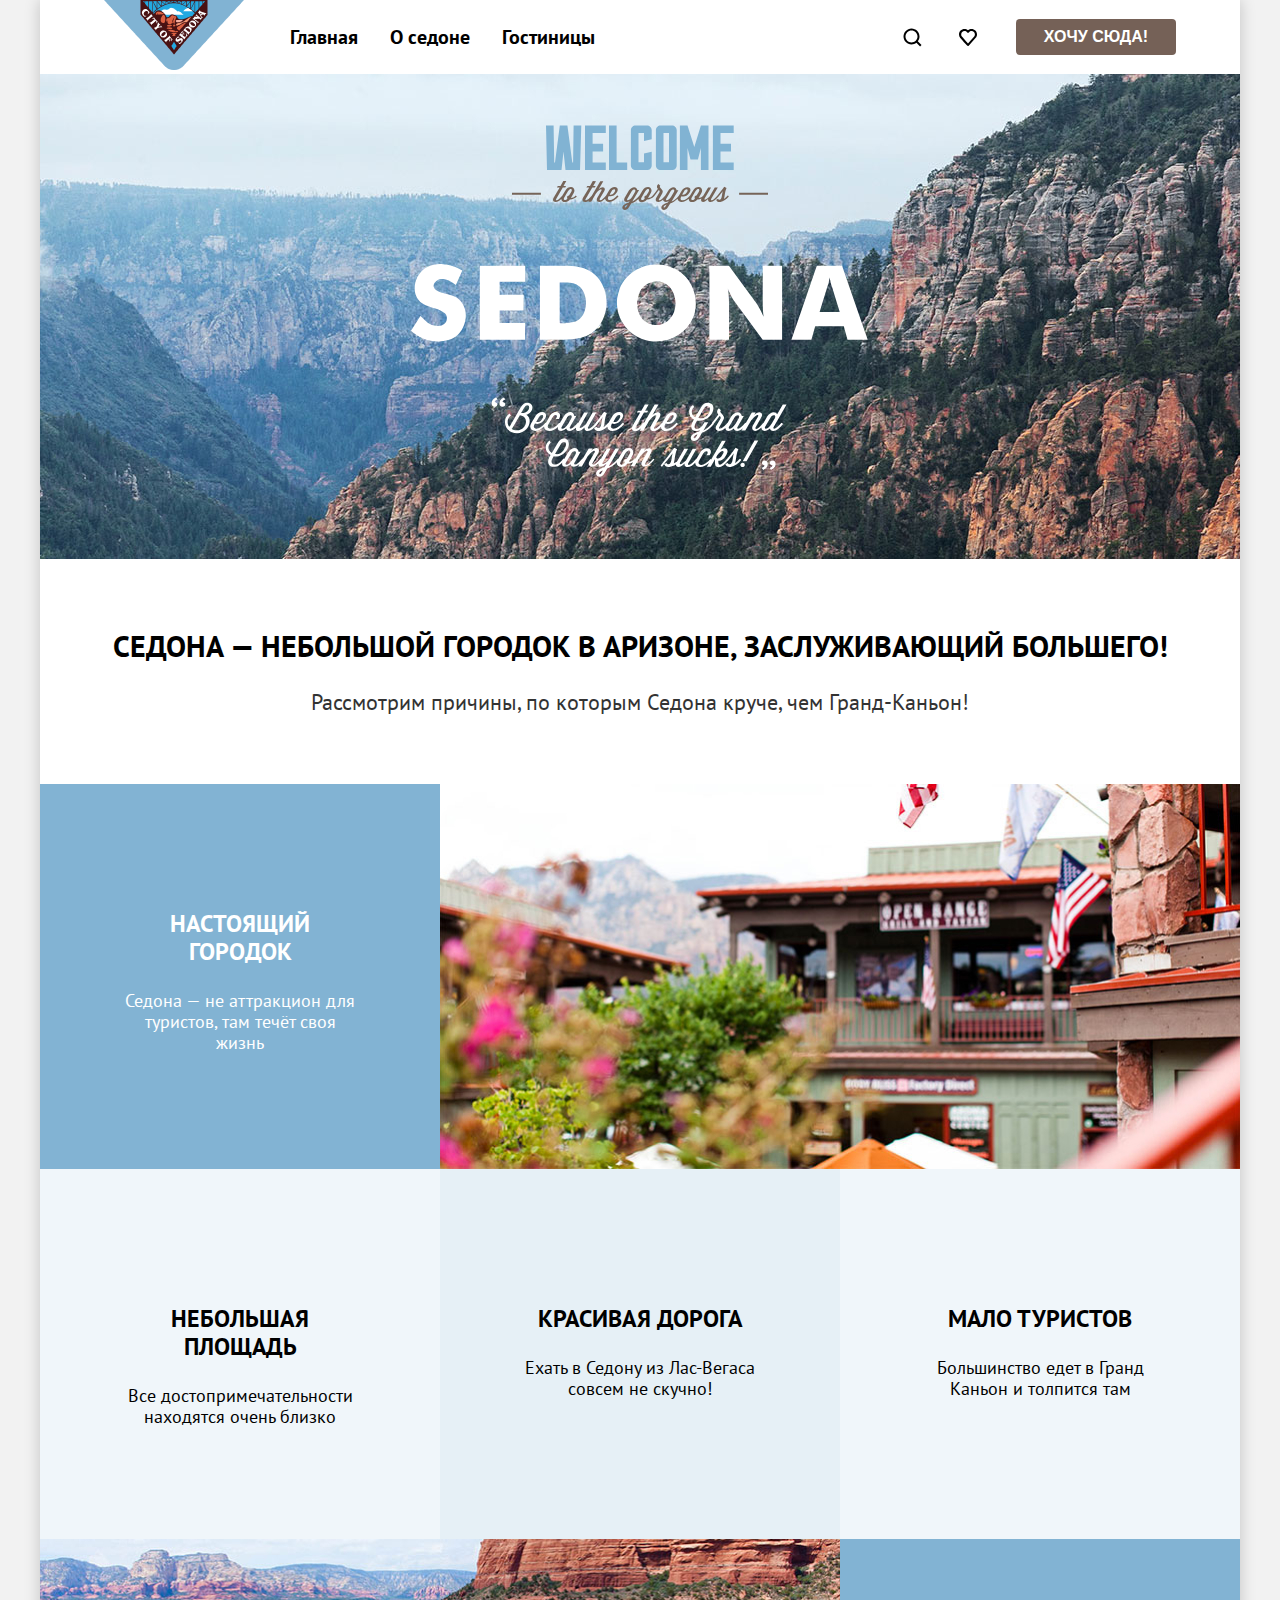
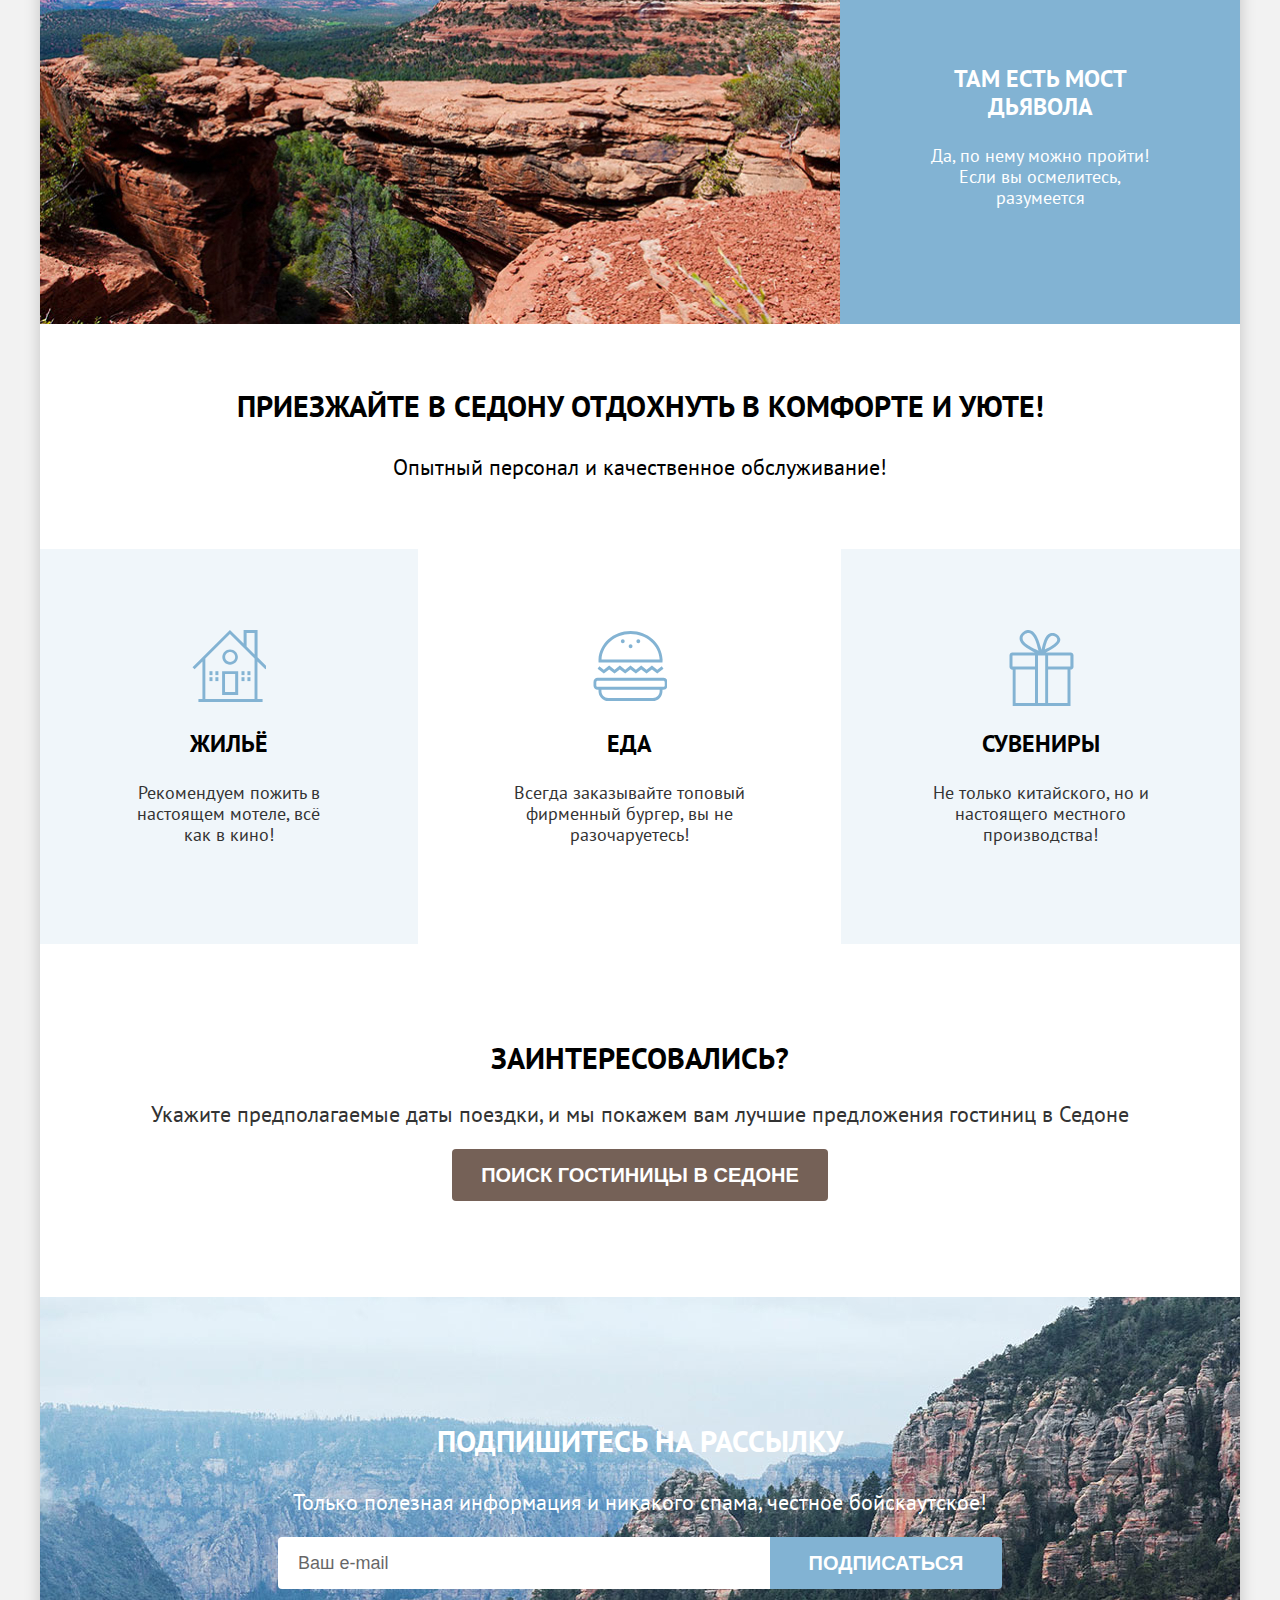
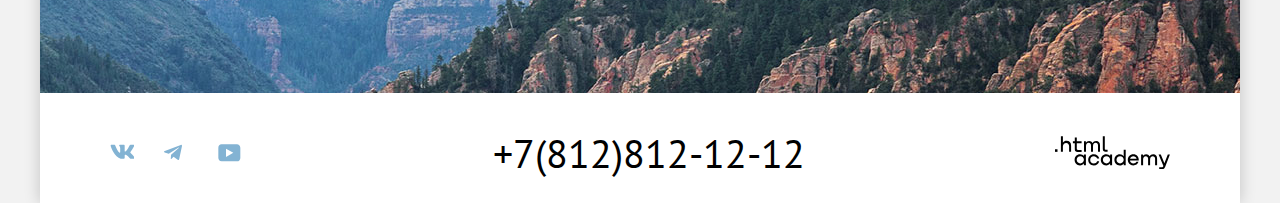
==== 2/index.html @ ceb83f18 ":heavy_check_mark: Сборка #2" ====
<!DOCTYPE html>
<html lang="ru">

  <head>
    <meta charset="utf-8">
    <title>HTML Academy: Седона</title>
    <link href="styles/style.css" rel="stylesheet">
    <base href="https://htmlacademy-htmlcss.github.io/2371119-sedona-1/2/">
</head>

  <body>
    <div class="container">
      <header class="page-header">
        <nav class="navbar">
          <a class="logo-link">
            <img class="logo" src="images/logo.png" alt="" width="140" height="70">
          </a>
          <ul class="navigation-menu clear-list">
            <li class="navigation-item">
              <a class="navigation-link navigation-link-active">Главная</a>
            </li>
            <li class="navigation-item">
              <a class="navigation-link" href="#">О седоне</a>
            </li>
            <li class="navigation-item">
              <a class="navigation-link" href="catalog.html">Гостиницы</a>
            </li>
          </ul>
          <div class="navigation-menu-buttons">
            <button class="loupe-button" type="button">
              <span class="visually-hidden loupe-icon navigation-icon">Поиск</span>
            </button>
            <button class="heart-button" type="button">
              <span class="visually-hidden heart-icon navigation-icon">Избранное</span>
            </button>
            <button class="popup-button button" type="button">Хочу сюда!</button>
          </div>
        </nav>
      </header>
      <main class="page-main">
        <section class="hero">
          <div class="hero-background-image">
            <img class="welcome-image" src="images/welcome.svg" alt="Welcome" width="458" height="352">
          </div>
          <h1 class="hero-title">Седона — небольшой городок в Аризоне, заслуживающий большего!</h1>
          <p class="hero-text">Рассмотрим причины, по которым Седона круче, чем Гранд-Каньон!</p>
        </section>
        <section class="about">
          <ul class="about-list clear-list">
            <li class="about-item">
              <div class="about-text about-text-blue">
                <h3 class="about-title">Настоящий городок</h3>
                <p class="about-description">Седона — не аттракцион для туристов, там течёт своя жизнь</p>
              </div>
              <img src="images/About-Cafe-Photo.jpg" alt="Open Sange" width="800" height="385">
            </li>
            <li class="about-item">
              <div class="about-text">
                <h3 class="about-title">Небольшая площадь</h3>
                <p class="about-description">Все достопримечательности находятся очень близко</p>
              </div>
            </li>
            <li class="about-item">
              <div class="about-text about-text-middle">
                <h3 class="about-title">Красивая дорога</h3>
                <p class="about-description">Ехать в Седону из Лас-Вегаса совсем не скучно!</p>
              </div>
            </li>
            <li class="about-item">
              <div class="about-text">
                <h3 class="about-title">Мало туристов</h3>
                <p class="about-description">Большинство едет в Гранд Каньон и толпится там</p>
              </div>
            </li>
            <li class="about-item">
              <div class="about-text about-text-blue">
                <h3 class="about-title">Там есть мост дьявола</h3>
                <p class="about-description">Да, по нему можно пройти! Если вы осмелитесь, разумеется</p>
              </div>
              <img src="images/devils-bridge.jpg" alt="Мост дъявола" width="800" height="385">
            </li>
          </ul>
        </section>
        <section class="features">
          <h2 class="features-title">Приезжайте в Седону отдохнуть в комфорте и уюте!</h2>
          <p class="feature-text">Опытный персонал и качественное обслуживание!</p>
          <ul class="features-list clear-list">
            <li class="feature-item">
              <span class="house-icon feature-icon"></span>
              <h3 class="feature-name">Жильё</h3>
              <p class="feature-description">Рекомендуем пожить в настоящем мотеле,
                всё как в кино!</p>
            </li>
            <li class="feature-item feature-item-middle">
              <span class="burger-icon feature-icon"></span>
              <h3 class="feature-name">Еда</h3>
              <p class="feature-description">Всегда заказывайте
                топовый фирменный бургер, вы не разочаруетесь!</p>
            </li>
            <li class="feature-item">
              <span class="gift-icon feature-icon"></span>
              <h3 class="feature-name">Сувениры</h3>
              <p class="feature-description">Не только китайского,
                но и настоящего местного производства!</p>
            </li>
          </ul>
        </section>
        <section class="search">
          <h2 class="search-title">Заинтересовались?</h2>
          <p class="search-text">Укажите предполагаемые даты поездки, и мы покажем вам лучшие предложения гостиниц в
            Седоне</p>
          <button type="button" class="search-button button button-big">Поиск гостиницы в Седоне</button>
        </section>
        <section class="subscribe">
          <h3 class="subscribe-title">Подпишитесь на рассылку</h3>
          <p class="subscribe-text">Только полезная информация и никакого спама, честное бойскаутское!</p>
          <form class="subscribe-form" action="https://echo.htmlacademy.ru/">
            <input class="subscribe-email-input" type="email" name="subscribe-bar" id="subscribe-bar"
              placeholder="Ваш e-mail" required>
            <button class="subscribe-button button button-big button-blue" type="submit">Подписаться</button>
          </form>
        </section>
      </main>
      <footer class="page-footer">
        <div class="footer-wrapper">
          <ul class="social clear-list">
            <li class="social-item">
              <a class="social-link" href="#">
                <span class="visually-hidden social-icon vk-icon">ВКонтакте</span>
              </a>
            </li>
            <li class="social-item">
              <a class="social-link" href="#">
                <span class="visually-hidden social-icon tg-icon">Telegram</span>
              </a>
            </li>
            <li class="social-item">
              <a class="social-link" href="#">
                <span class="visually-hidden social-icon youtube-icon">Youtube</span>
              </a>
            </li>
          </ul>
          <a class="footer-phone" href="tel:+78128121212">+7(812)812-12-12</a>
          <a class="social-link" href="https://htmlacademy.ru/">
            <span class="visually-hidden htmlacademy-icon">htmlacademy</span>
          </a>
        </div>
      </footer>
    </div>
  </body>

</html>
---- 2/styles/style.css ----
@font-face {
    font-family: 'PT Sans';
    src: url('../fonts/ptsans-400.woff2');
    font-weight: 400;
    font-style: normal;
    font-display: swap;
}

@font-face {
    font-family: 'PT Sans';
    src: url('../fonts/ptsans-700.woff2');
    font-weight: 700;
    font-style: normal;
    font-display: swap;
}

html,
body {
    height: 100%;
}

.visually-hidden {
    color: transparent;
}

.clear-list {
    margin: 0;
    padding: 0;
    list-style-type: none;
}

.button {
    font-size: 16px;
    line-height: 20px;
    font-weight: 700;
    text-transform: uppercase;
    color: #fff;
    width: 140px;
    padding: 8px 0 8px 0;
    background-color: #756157;
    border: none;
    border-radius: 4px;
    text-decoration: none;
    display: block;
    text-align: center;
}

.button-big {
    font-size: 20px;
    line-height: 36px;
}

.button-blue {
    background-color: #82B3D3;
}


body {
    font-family: 'PT Sans', 'Arial', sans-serif;
    margin: 0;
    background-color: #f2f2f2;
}

.container {
    max-width: 1200px;
    margin: 0 auto;
    background-color: #fff;
    box-shadow: 0 0 15px 0 #00000033;

    min-height: 100%;
    display: flex;
    flex-direction: column;
}

.navbar {
    display: flex;
    align-items: center;
    justify-content: center;
}

.logo {
    margin-right: 30px;
}

.navigation-menu {
    display: flex;
    align-items: center;
    margin-right: 285px;
}

.navigation-item {
    padding: 20px 16px;
}

.navigation-link {
    font-size: 20px;
    line-height: 24px;
    font-weight: 700;
    color: #000;
    text-decoration: none;
}

.navigation-menu-buttons {
    display: flex;
}

.loupe-button, .heart-button {
    cursor: pointer;
}

.loupe-button {
    margin-right: 24px;
    background-color: #fff;
    border: none;
}

.navigation-icon {
    display: block;
    background-repeat: no-repeat;
    width: 20px;
    height: 20px;
}

.loupe-icon {
    background-image: url('../images/search.svg');
}

.heart-button {
    margin-right: 32px;
    background-color: #fff;
    border: none;
}

.heart-icon {
    background-image: url('../images/heart.svg');
}

.popup-button {
    width: 160px;
}

.page-main {
    flex: 1 1 auto;
}

.hero-background-image {
    background-image: url(../images/index-background.jpg);
    background-repeat: no-repeat;
    background-position: center;
    background-size: 100% 100%;
    min-height: 485px;
    margin-bottom: 69px;
}

.welcome-image {
    display: block;
    margin: 0 auto;
    padding-top: 51px;
}

.hero-title {
    font-size: 30px;
    line-height: 36px;
    text-transform: uppercase;
    text-align: center;
    color: #000;
    margin-bottom: 25px;
}

.hero-text {
    font-size: 22px;
    line-height: 26px;
    color: #333;
    text-align: center;
    margin-bottom: 69px;
}

.about-list {
    display: flex;
    flex-wrap: wrap;
    margin-bottom: 64px;
}

.about-item {
    display: flex;
}

.about-text {
    padding: 112px 85px;
    width: 230px;
    background-color: #83b3d31f;
}

.about-text-blue {
    padding: 102px 85px;
    background-color: #82b3d3;
    color: #fff;
}

.about-item:last-child .about-text {
    order: 1;
}

.about-text-middle {
    background-color: #83B3D333;
}

.about-title {
    font-size: 24px;
    line-height: 28px;
    font-weight: 700;
    text-align: center;
    text-transform: uppercase;
}

.about-description {
    font-size: 18px;
    line-height: 21px;
    text-align: center;
    margin-bottom: 0;
}

.features-title {
    font-size: 30px;
    line-height: 36px;
    text-align: center;
    text-transform: uppercase;
}

.feature-text {
    font-size: 22px;
    line-height: 36px;
    text-align: center;
    margin-bottom: 64px;
}

.features-list {
    display: flex;
    margin-bottom: 96px;
}

.feature-icon {
    display: block;
    margin: 0 auto;
    width: 75px;
    height: 76px;
    background-repeat: no-repeat;
}

.house-icon {
    background-image: url('../images/house-icon.svg');
}

.burger-icon {
    background-image: url('../images/burger-icon.svg');
}

.gift-icon {
    background-image: url('../images/gift-icon.svg')
}

.feature-item {
    padding: 81px 85px;
    background-color: #83B3D31F;
}

.feature-name {
    font-size: 24px;
    line-height: 28px;
    text-align: center;
    text-transform: uppercase;
}

.feature-item-middle {
    background-color: #fff;
}

.feature-description {
    font-size: 18px;
    line-height: 21px;
    text-align: center;
    color: #333;
}

.search-title {
    font-size: 30px;
    line-height: 36px;
    text-align: center;
    text-transform: uppercase;
}

.search-text {
    font-size: 22px;
    line-height: 26px;
    text-align: center;
    color: #333;
}

.search-button {
    width: 376px;
    margin: 0 auto;
    margin-bottom: 96px;
}

.subscribe {
    background-image: url('../images/index-background.jpg');
    background-repeat: no-repeat;
    padding: 96px 0 104px 0;
}

.subscribe-title {
    font-size: 30px;
    line-height: 36px;
    text-align: center;
    text-transform: uppercase;
    color: #fff;
}

.subscribe-text {
    font-size: 22px;
    line-height: 26px;
    text-align: center;
    color: #fff;
}

.subscribe-form {
    display: flex;
    justify-content: center;
}

.subscribe-email-input {
    border-radius: 4px 0 0 4px;
    border: none;
    width: 452px;
    padding: 0 20px;
    font-size: 18px;
    line-height: 24px;
}

.subscribe-email-input::placeholder {
    font-size: 18px;
    line-height: 24px;
    color: #000;
    opacity: 60%;
}

.subscribe-email-input:focus {
    outline: 0;
}

.subscribe-button {
    width: 232px;
    border-top-left-radius: 0;
    border-bottom-left-radius: 0;
}

.footer-wrapper {
    display: flex;
    padding: 40px 70px 30px 70px;
    align-items: center;
    justify-content: space-between;
}

.social {
    display: flex;
    gap: 30px;
}

.social-link {
    text-decoration: none;
}

.social-icon {
    background-repeat: no-repeat;
    width: 24px;
    height: 18px;
    display: block;
}

.vk-icon {
    background-image: url('../images/vk.svg');
}

.tg-icon {
    background-image: url('../images/telegram.svg');
}

.youtube-icon {
    background-image: url('../images/youtube.svg');
}

.footer-phone {
    font-size: 40px;
    line-height: 40px;
    text-align: center;
    color: #000;
    text-decoration: none;
}

.htmlacademy-icon {
    background-image: url('../images/academy-logo.svg');
    background-repeat: no-repeat;
    display: block;
    width: 115px;
    height: 33px;
}

.catalog-search-title {
    font-size: 60px;
    line-height: 78px;
}

.breadcrumbs-name {
    font-size: 16px;
    line-height: 21px;
}

.search-form-title {
    font-size: 20px;
    line-height: 24px;
}

.checkbox-label {
    font-size: 18px;
    line-height: 23px;
}

.checklist-price-title {
    font-size: 20px;
    line-height: 24px;
}

.catalog-menu-title {
    font-size: 30px;
    line-height: 36px;
    text-transform: uppercase;
}

.price-filter-select {
    font-size: 18px;
    line-height: 21px;
}

.card-name {
    font-size: 24px;
    line-height: 28px;
}

.card-type, .card-min-price {
    font-size: 18px;
    line-height: 21px;
    color: #333;
}

.rating {
    background-color: #f2f2f2;
    color: #333;
}
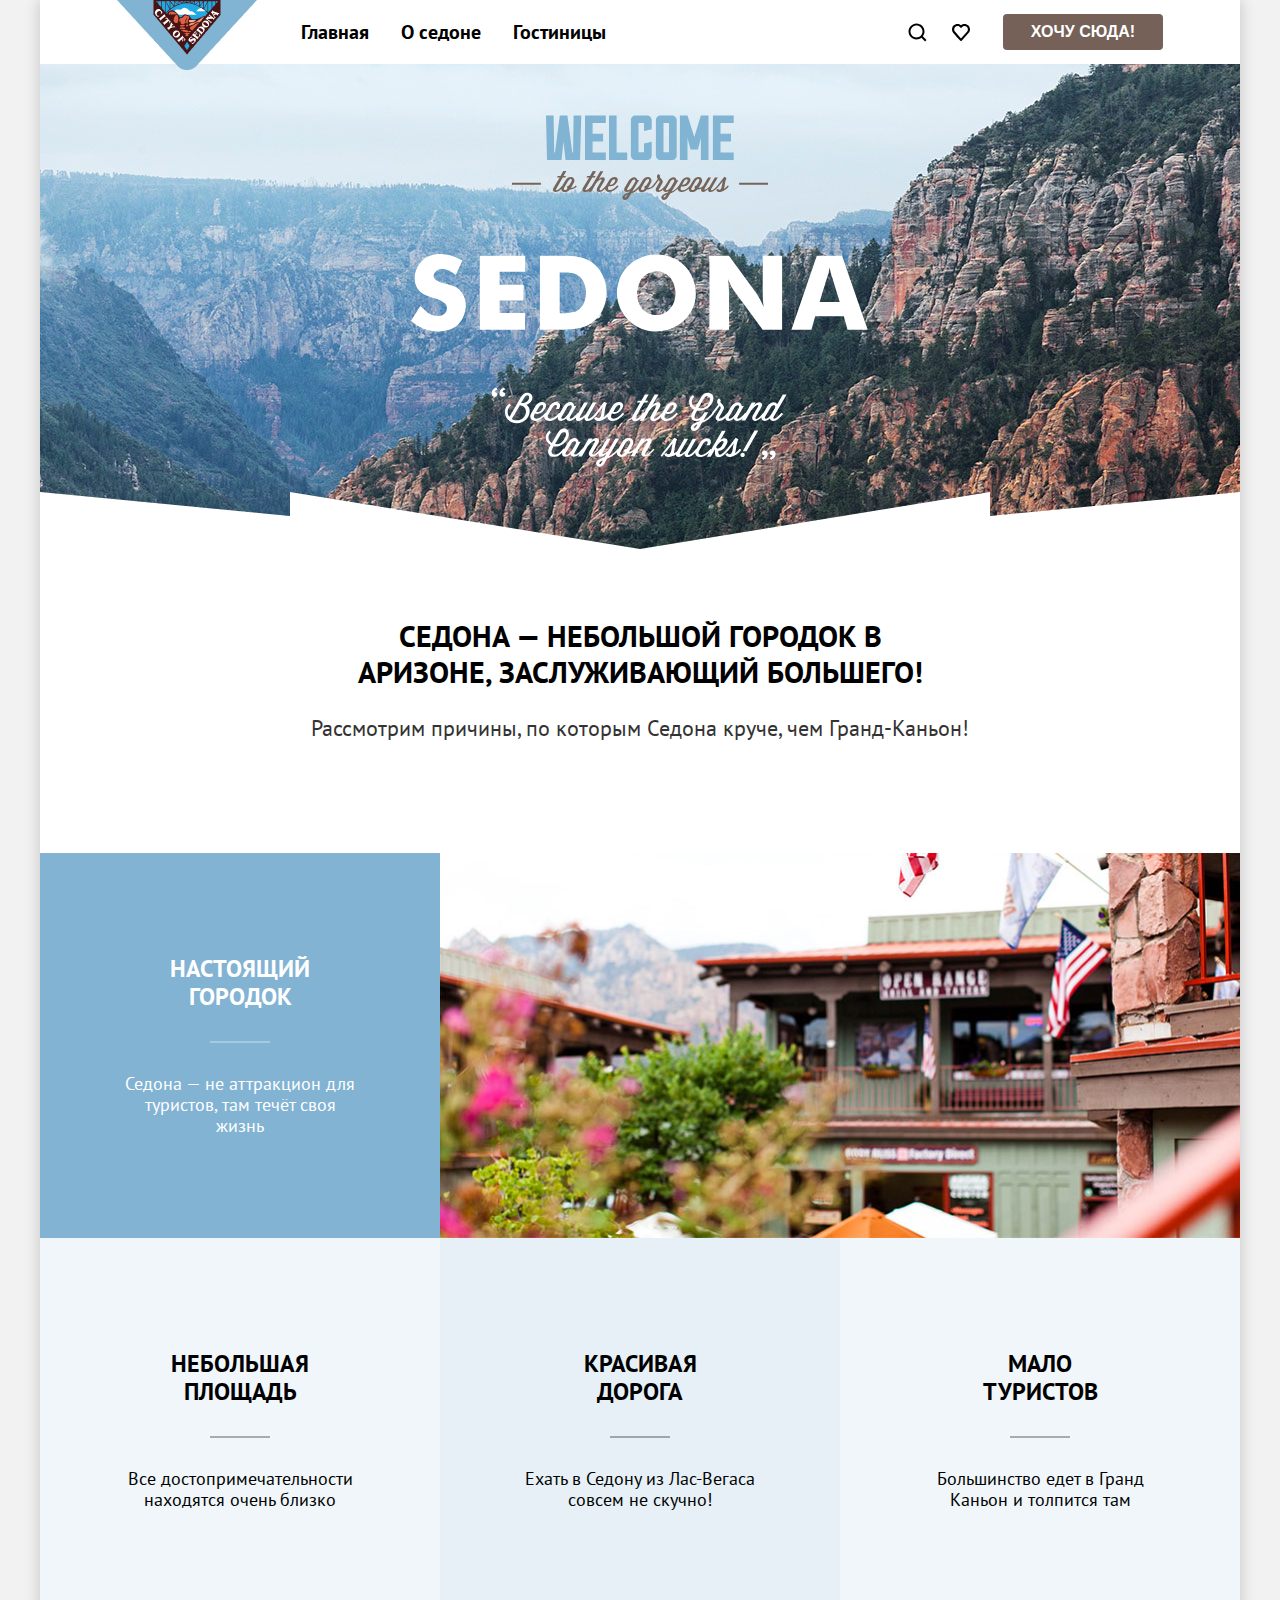
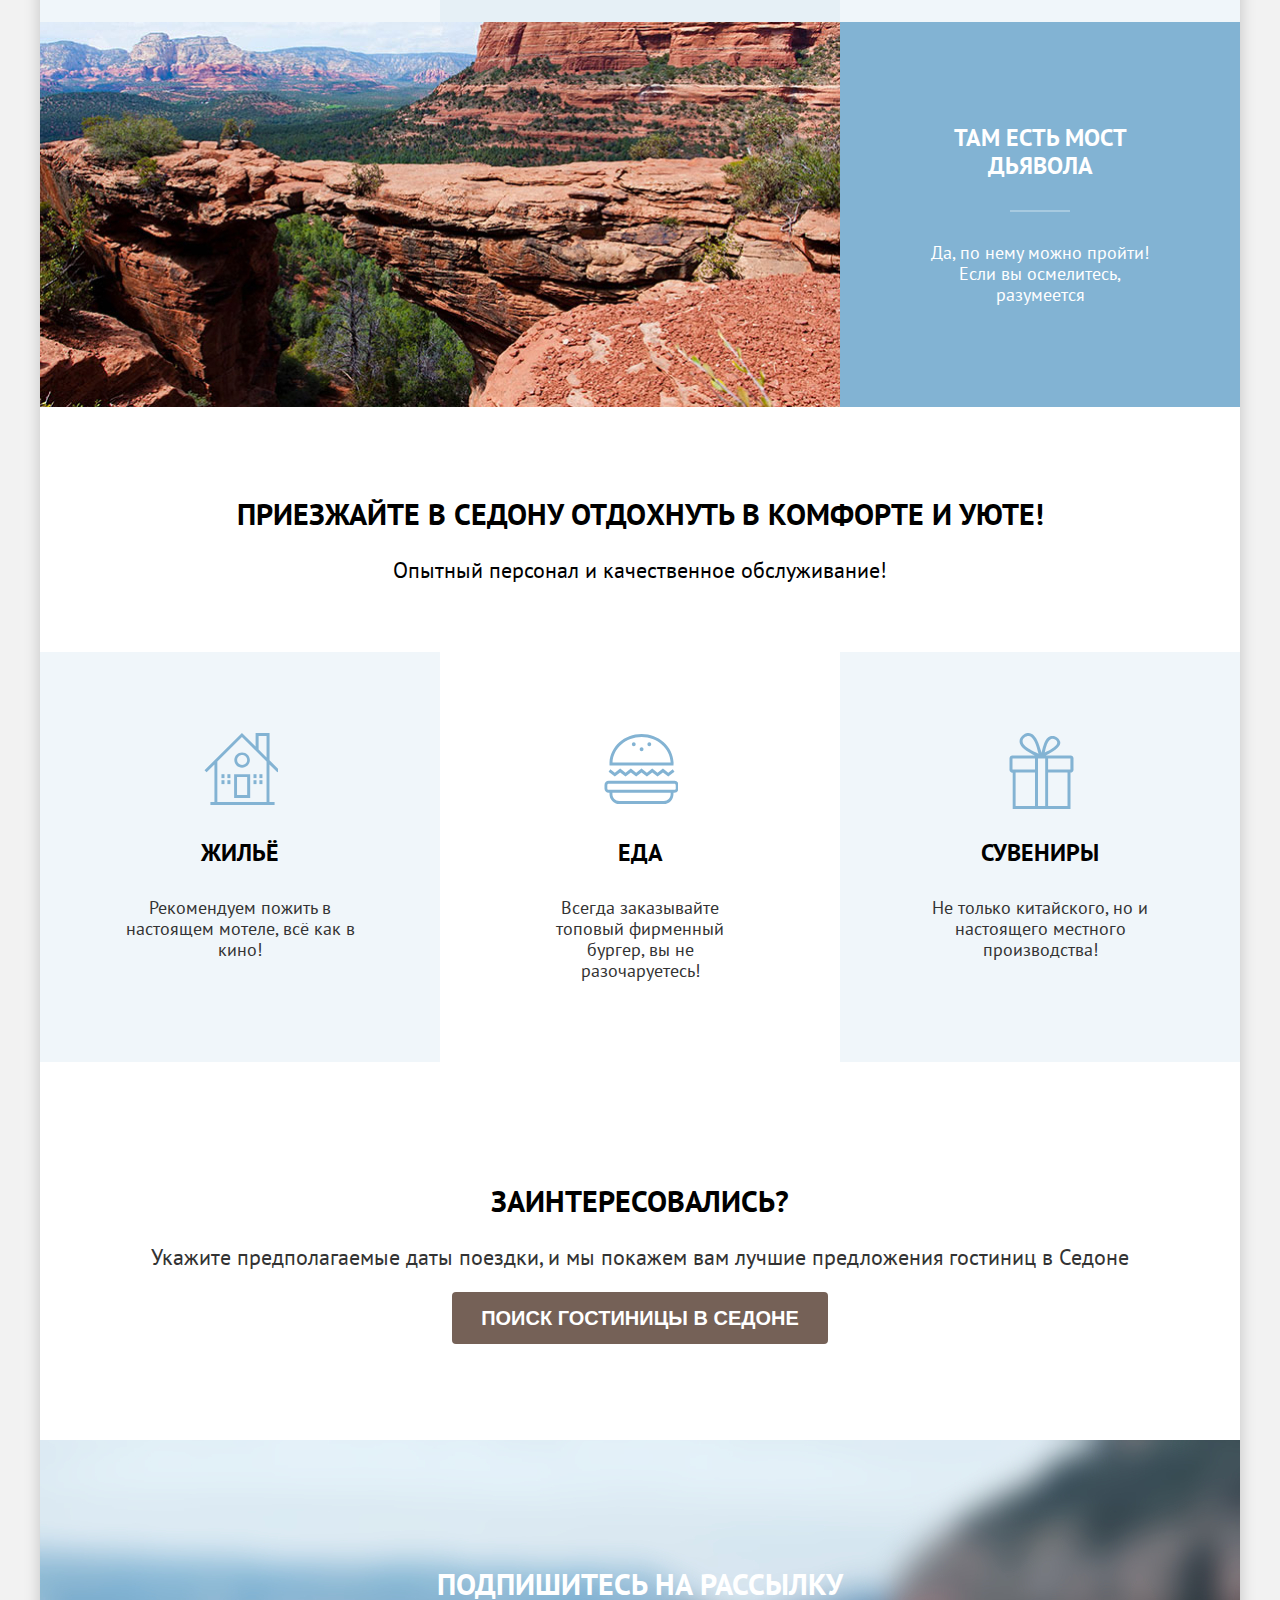
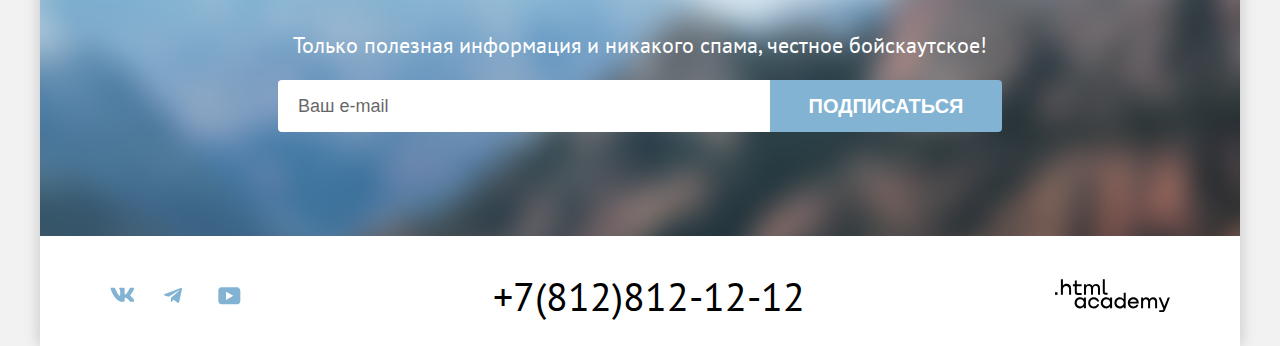
==== commit 55d1f706: ":heavy_check_mark: Сборка #2" ====
--- a/2/index.html
+++ b/2/index.html
@@ -27,11 +27,11 @@
             </li>
           </ul>
           <div class="navigation-menu-buttons">
-            <button class="loupe-button" type="button">
-              <span class="visually-hidden loupe-icon navigation-icon">Поиск</span>
+            <button class="loupe-button loupe-icon navigation-icon" type="button">
+              <span class="visually-hidden">Поиск</span>
             </button>
-            <button class="heart-button" type="button">
-              <span class="visually-hidden heart-icon navigation-icon">Избранное</span>
+            <button class="heart-button heart-icon navigation-icon" type="button">
+              <span class="visually-hidden">Избранное</span>
             </button>
             <button class="popup-button button" type="button">Хочу сюда!</button>
           </div>
@@ -42,8 +42,10 @@
           <div class="hero-background-image">
             <img class="welcome-image" src="images/welcome.svg" alt="Welcome" width="458" height="352">
           </div>
-          <h1 class="hero-title">Седона — небольшой городок в Аризоне, заслуживающий большего!</h1>
-          <p class="hero-text">Рассмотрим причины, по которым Седона круче, чем Гранд-Каньон!</p>
+          <div class="hero-text">
+            <h1 class="hero-title">Седона — небольшой городок в Аризоне, заслуживающий большего!</h1>
+            <p class="hero-p">Рассмотрим причины, по которым Седона круче, чем Гранд-Каньон!</p>
+          </div>
         </section>
         <section class="about">
           <ul class="about-list clear-list">
@@ -73,7 +75,7 @@
               </div>
             </li>
             <li class="about-item">
-              <div class="about-text about-text-blue">
+              <div class="about-text about-text-blue about-text-reverse">
                 <h3 class="about-title">Там есть мост дьявола</h3>
                 <p class="about-description">Да, по нему можно пройти! Если вы осмелитесь, разумеется</p>
               </div>
@@ -82,8 +84,10 @@
           </ul>
         </section>
         <section class="features">
-          <h2 class="features-title">Приезжайте в Седону отдохнуть в комфорте и уюте!</h2>
-          <p class="feature-text">Опытный персонал и качественное обслуживание!</p>
+          <div class="feature-text">
+            <h2 class="features-title">Приезжайте в Седону отдохнуть в комфорте и уюте!</h2>
+            <p class="feature-p">Опытный персонал и качественное обслуживание!</p>
+          </div>
           <ul class="features-list clear-list">
             <li class="feature-item">
               <span class="house-icon feature-icon"></span>
@@ -125,24 +129,24 @@
         <div class="footer-wrapper">
           <ul class="social clear-list">
             <li class="social-item">
-              <a class="social-link" href="#">
-                <span class="visually-hidden social-icon vk-icon">ВКонтакте</span>
+              <a class="social-link social-icon vk-icon" href="#">
+                <span class="visually-hidden">ВКонтакте</span>
               </a>
             </li>
             <li class="social-item">
-              <a class="social-link" href="#">
-                <span class="visually-hidden social-icon tg-icon">Telegram</span>
+              <a class="social-link social-icon tg-icon" href="#">
+                <span class="visually-hidden">Telegram</span>
               </a>
             </li>
             <li class="social-item">
-              <a class="social-link" href="#">
-                <span class="visually-hidden social-icon youtube-icon">Youtube</span>
+              <a class="social-link social-icon youtube-icon" href="#">
+                <span class="visually-hidden">Youtube</span>
               </a>
             </li>
           </ul>
           <a class="footer-phone" href="tel:+78128121212">+7(812)812-12-12</a>
-          <a class="social-link" href="https://htmlacademy.ru/">
-            <span class="visually-hidden htmlacademy-icon">htmlacademy</span>
+          <a class="social-link htmlacademy-icon" href="https://htmlacademy.ru/">
+            <span class="visually-hidden">htmlacademy</span>
           </a>
         </div>
       </footer>
--- a/2/styles/style.css
+++ b/2/styles/style.css
@@ -20,7 +20,16 @@
 }
 
 .visually-hidden {
-    color: transparent;
+    position: absolute;
+    width: 1px;
+    height: 1px;
+    margin: -1px;
+    border: 0;
+    padding: 0;
+    white-space: nowrap;
+    clip-path: inset(100%);
+    clip: rect(0 0 0 0);
+    overflow: hidden;
 }
 
 .clear-list {
@@ -78,18 +87,17 @@
     justify-content: center;
 }
 
-.logo {
-    margin-right: 30px;
+.logo-link {
+    width: 140px;
+    height: 64px;
+    margin-right: 28px;
+    z-index: 1;
 }
 
 .navigation-menu {
     display: flex;
     align-items: center;
     margin-right: 285px;
-}
-
-.navigation-item {
-    padding: 20px 16px;
 }
 
 .navigation-link {
@@ -98,14 +106,20 @@
     font-weight: 700;
     color: #000;
     text-decoration: none;
+
+    display: block;
+    padding: 20px 16px;
 }
 
 .navigation-menu-buttons {
     display: flex;
-}
-
-.loupe-button, .heart-button {
+    align-items: center;
+}
+
+.loupe-button,
+.heart-button {
     cursor: pointer;
+    padding: 0;
 }
 
 .loupe-button {
@@ -143,19 +157,37 @@
     flex: 1 1 auto;
 }
 
+.hero {
+    margin-bottom: 21px;
+}
+
 .hero-background-image {
-    background-image: url(../images/index-background.jpg);
+    background-image: url('../images/index-background.jpg');
     background-repeat: no-repeat;
     background-position: center;
     background-size: 100% 100%;
-    min-height: 485px;
-    margin-bottom: 69px;
+    padding-bottom: 82px;
+    padding-top: 51px;
+    position: relative;
+}
+
+.hero-background-image::after {
+    content: '';
+    background-image: url('../images/divider.png');
+    width: 100%;
+    height: 57px;
+    display: block;
+    position: absolute;
+    bottom: 0;
 }
 
 .welcome-image {
     display: block;
     margin: 0 auto;
-    padding-top: 51px;
+}
+
+.hero-text {
+    padding: 69px 0;
 }
 
 .hero-title {
@@ -164,21 +196,20 @@
     text-transform: uppercase;
     text-align: center;
     color: #000;
-    margin-bottom: 25px;
-}
-
-.hero-text {
+    width: 620px;
+    margin: 0 auto 25px auto;
+}
+
+.hero-p {
     font-size: 22px;
     line-height: 26px;
     color: #333;
     text-align: center;
-    margin-bottom: 69px;
 }
 
 .about-list {
     display: flex;
     flex-wrap: wrap;
-    margin-bottom: 64px;
 }
 
 .about-item {
@@ -197,7 +228,7 @@
     color: #fff;
 }
 
-.about-item:last-child .about-text {
+.about-text-reverse {
     order: 1;
 }
 
@@ -211,6 +242,21 @@
     font-weight: 700;
     text-align: center;
     text-transform: uppercase;
+    width: 175px;
+    margin: 0 auto;
+}
+
+.about-title::after {
+    content: '';
+    display: block;
+    width: 60px;
+    height: 2px;
+    background-color: rgba(0, 0, 0, 0.3);
+    margin: 30px auto;
+}
+
+.about-text-blue .about-title::after {
+    background-color: rgba(255, 255, 255, 0.3);
 }
 
 .about-description {
@@ -220,23 +266,27 @@
     margin-bottom: 0;
 }
 
+.feature-text {
+    padding: 64px 0;
+}
+
 .features-title {
     font-size: 30px;
     line-height: 36px;
     text-align: center;
     text-transform: uppercase;
-}
-
-.feature-text {
+    margin-bottom: 20px;
+}
+
+.feature-p {
     font-size: 22px;
     line-height: 36px;
     text-align: center;
-    margin-bottom: 64px;
+    margin: 0;
 }
 
 .features-list {
     display: flex;
-    margin-bottom: 96px;
 }
 
 .feature-icon {
@@ -260,8 +310,12 @@
 }
 
 .feature-item {
-    padding: 81px 85px;
+    padding: 81px 0;
     background-color: #83B3D31F;
+    width: 400px;
+    display: flex;
+    flex-direction: column;
+    gap: 30px;
 }
 
 .feature-name {
@@ -269,6 +323,8 @@
     line-height: 28px;
     text-align: center;
     text-transform: uppercase;
+    width: 230px;
+    margin: 0 auto;
 }
 
 .feature-item-middle {
@@ -280,6 +336,12 @@
     line-height: 21px;
     text-align: center;
     color: #333;
+    width: 230px;
+    margin: 0 auto;
+}
+
+.search {
+    padding: 96px 0;
 }
 
 .search-title {
@@ -299,11 +361,10 @@
 .search-button {
     width: 376px;
     margin: 0 auto;
-    margin-bottom: 96px;
 }
 
 .subscribe {
-    background-image: url('../images/index-background.jpg');
+    background-image: url('../images/background-blured.jpg');
     background-repeat: no-repeat;
     padding: 96px 0 104px 0;
 }
@@ -405,53 +466,339 @@
     height: 33px;
 }
 
+.catalog-search {
+    background-image: url('../images/background-blured.jpg');
+    background-repeat: no-repeat;
+}
+
+.catalog-search-wrapper {
+    padding: 35px 70px 70px 70px;
+}
+
 .catalog-search-title {
     font-size: 60px;
     line-height: 78px;
+    margin: 0 0 8px 0;
+    color: #fff;
+}
+
+.breadcrumbs {
+    display: flex;
+    align-items: center;
+    margin-bottom: 40px;
+}
+
+.breadcrumbs-home-icon {
+    background-image: url('../images/home.svg');
+    background-repeat: no-repeat;
+    display: block;
+    width: 13px;
+    height: 13px;
+}
+
+.breadcrumbs-arrow-icon {
+    background-image: url('../images/arrow.svg');
+    background-repeat: no-repeat;
+    display: block;
+    width: 8px;
+    height: 11px;
+    margin: 0 15px;
 }
 
 .breadcrumbs-name {
     font-size: 16px;
     line-height: 21px;
+    color: #fff;
+}
+
+.search-form {
+    display: flex;
+}
+
+.search-checklist-wrapper {
+    margin-right: 140px;
+}
+
+.search-checklist-wrapper:first-child {
+    margin-right: 30px;
 }
 
 .search-form-title {
     font-size: 20px;
     line-height: 24px;
+    color: #fff;
+    margin-bottom: 32px;
+    margin-top: 0;
+}
+
+.search-checklist-item {
+    margin-bottom: 16px;
+}
+
+.search-checklist-item:last-child {
+    margin-bottom: 0;
 }
 
 .checkbox-label {
     font-size: 18px;
     line-height: 23px;
-}
-
-.checklist-price-title {
-    font-size: 20px;
+    color: #fff;
+    display: block;
+}
+
+.checklist-price {
+    display: flex;
+    flex-direction: column;
+    margin-right: 70px;
+}
+
+.price-text-wrapper {
+    display: flex;
+    margin-bottom: 36px;
+}
+
+.price-input {
+    background: #fff;
+    border: none;
+    display: block;
+    width: 103px;
+    padding: 12px 20px;
+    margin-right: 2px;
+
+    font-size: 18px;
     line-height: 24px;
+    font-weight: 700;
+}
+
+.price-input:focus {
+    outline: 0;
+}
+
+.price-input::placeholder {
+    text-align: right;
+    font-size: 18px;
+    line-height: 24px;
+    font-weight: 400;
+}
+
+.price-input-min {
+    border-top-left-radius: 4px;
+    border-bottom-left-radius: 4px;
+}
+
+.price-input-max {
+    border-top-right-radius: 4px;
+    border-bottom-right-radius: 4px;
+}
+
+.price-range-wrapper {
+    position: relative;
+}
+
+.price-range {
+    -webkit-appearance: none;
+    appearance: none;
+    background: transparent;
+    position: absolute;
+    width: 290px;
+    pointer-events: none;
+}
+
+.price-range::-webkit-slider-thumb {
+    pointer-events: all;
+    width: 20px;
+    height: 20px;
+    background-color: #fff;
+}
+
+.price-range::-webkit-slider-runnable-track {
+    background: #fff;
+    height: 5px;
+}
+
+.price-range::-moz-range-track {
+    background: #fff;
+    height: 5px;
+}
+
+.price-range::-webkit-slider-thumb {
+    -webkit-appearance: none;
+    appearance: none;
+    width: 20px;
+    height: 20px;
+    background-color: #fff;
+    border-radius: 4px;
+    margin-top: -8px;
+}
+
+.price-range::-moz-range-thumb {
+    width: 20px;
+    height: 20px;
+    background-color: #fff;
+    border-radius: 4px;
+    margin-bottom: -8px;
+}
+
+.checklist-filter-buttons {
+    display: flex;
+    flex-direction: column;
+    gap: 32px;
+    justify-content: flex-end;
+}
+
+.checklist-reset-button {
+    border: none;
+    background-color: inherit;
+    font-size: 16px;
+    line-height: 20px;
+    font-weight: 700;
+    color: #fff;
+    text-transform: uppercase;
+}
+
+.catalog-wrapper {
+    padding: 50px 70px 60px 70px;
+}
+
+.catalog-menu {
+    display: flex;
+    align-items: center;
+    margin-bottom: 40px;
 }
 
 .catalog-menu-title {
     font-size: 30px;
     line-height: 36px;
     text-transform: uppercase;
+    margin: 0;
+    margin-right: 200px;
 }
 
 .price-filter-select {
+    appearance: none;
     font-size: 18px;
     line-height: 21px;
+    width: 292px;
+    border-radius: 4px;
+    border: 2px solid #e5e5e5;
+    padding: 12px 18px;
+    background-image: url('../images/dropdown-arrow.svg');
+    background-repeat: no-repeat;
+    background-position-x: 252px;
+    background-position-y: center;
+    margin-right: 70px;
+}
+
+.view-selection {
+    display: flex;
+    gap: 8px;
+}
+
+.view-icon {
+    background-repeat: no-repeat;
+    background-position: center;
+    display: block;
+    width: 16px;
+    height: 14px;
+    border: 2px solid #e5e5e5;
+    border-radius: 4px;
+    padding: 15px 14px;
+}
+
+.view-icon-active {
+    border-color: #000;
+}
+
+.tile-icon {
+    background-image: url('../images/view-tile.svg');
+}
+
+.gallery-icon {
+    background-image: url('../images/view-gallery.svg');
+}
+
+.list-icon {
+    background-image: url('../images/view-list.svg');
+}
+
+.cards-list {
+    display: flex;
+    flex-wrap: wrap;
+    gap: 20px;
+}
+
+.card {
+    border: 1px solid #e6e6e6;
+    border-radius: 4px;
+    padding: 19px;
+
+    display: flex;
+    flex-direction: column;
+    gap: 16px;
 }
 
 .card-name {
     font-size: 24px;
     line-height: 28px;
-}
-
-.card-type, .card-min-price {
+    margin: 0;
+}
+
+.card-type-price-wrapper {
+    display: flex;
+    justify-content: space-between;
+}
+
+.card-type,
+.card-min-price {
     font-size: 18px;
     line-height: 21px;
     color: #333;
 }
 
+.card-button-wrapper {
+    display: flex;
+    justify-content: space-between;
+}
+
+.rating-wrapper {
+    display: flex;
+    justify-content: space-between;
+}
+
+.stars {
+    width: 140px;
+}
+
+.stars-1 {
+    background-image: url('../images/star.svg');
+    background-repeat: no-repeat;
+    background-position: left;
+}
+
+.stars-2 {
+    background-image: url('../images/star.svg'), url('../images/star.svg');
+    background-repeat: no-repeat, no-repeat;
+    background-position: left, 24px center;
+}
+
+.stars-3 {
+    background-image: url('../images/star.svg'), url('../images/star.svg'), url('../images/star.svg');
+    background-repeat: no-repeat, no-repeat, no-repeat;
+    background-position: left, 24px center, 48px center;
+}
+
+.stars-4 {
+    background-image: url('../images/star.svg'), url('../images/star.svg'), url('../images/star.svg'), url('../images/star.svg');
+    background-repeat: no-repeat, no-repeat, no-repeat, no-repeat;
+    background-position: left, 24px center, 48px center, 72px center;
+}
+
+.stars-5 {
+    background-image: url('../images/star.svg'), url('../images/star.svg'), url('../images/star.svg'), url('../images/star.svg'), url('../images/star.svg');
+    background-repeat: no-repeat, no-repeat, no-repeat, no-repeat, no-repeat;
+    background-position: left, 24px center, 48px center, 72px center, 96px center;
+}
+
 .rating {
     background-color: #f2f2f2;
     color: #333;
